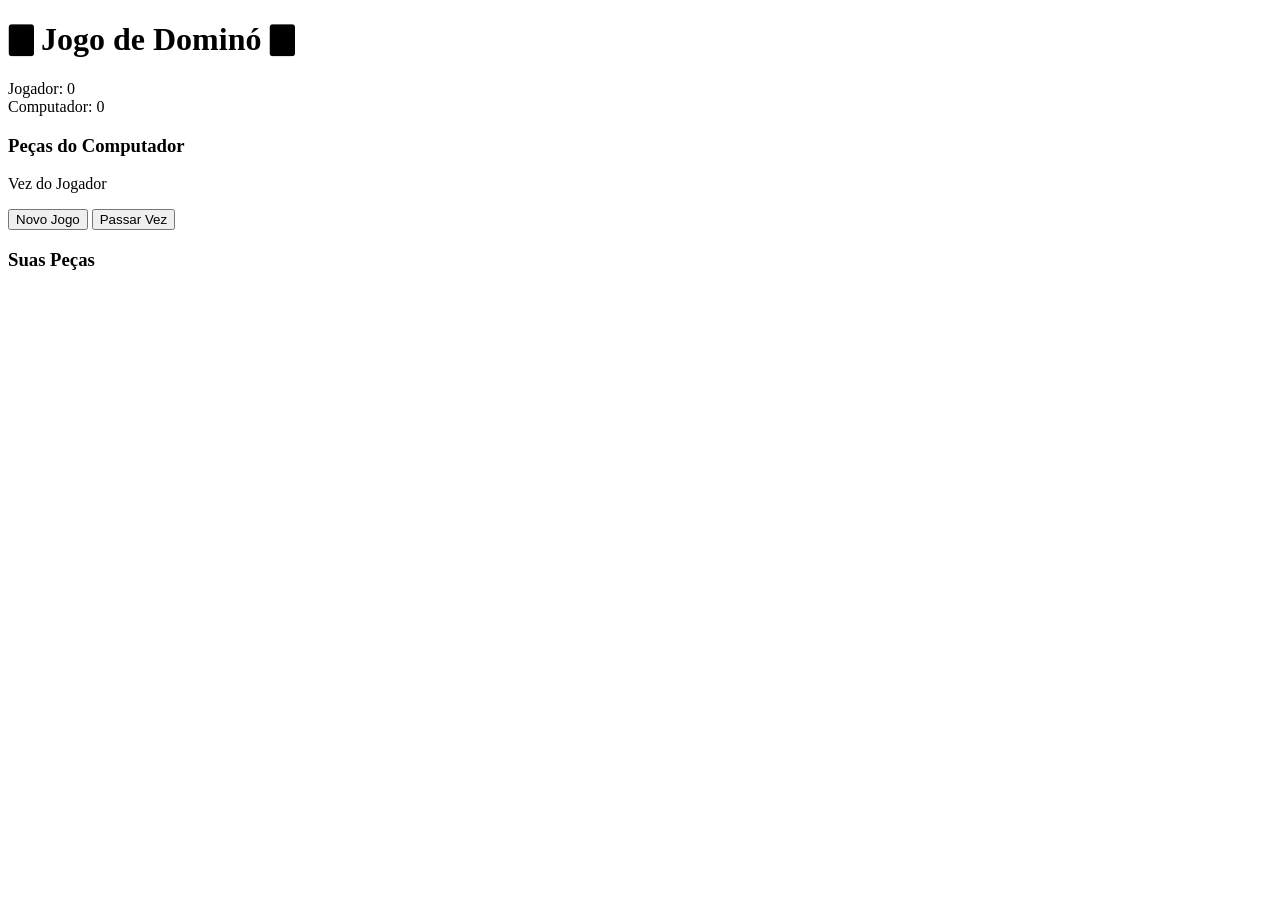
==== index.html @ 5ecd4ed2 "Create index.html" ====
<!DOCTYPE html>
<html lang="pt-br">
<head>
    <meta charset="UTF-8">
    <meta name="viewport" content="width=device-width, initial-scale=1.0, viewport-fit=cover">
    <meta name="theme-color" content="#2c3e50">
    <meta name="description" content="Jogo de Dominó clássico em JavaScript">
    <link rel="manifest" href="manifest.json">
    <link rel="apple-touch-icon" href="icons/icon-192.png">
    <title>Jogo de Dominó</title>
    <link rel="stylesheet" href="style.css">
</head>
<body>
    <div class="container">
        <header>
            <h1>🀫 Jogo de Dominó 🀫</h1>
            <div class="score">
                <div>Jogador: <span id="player-score">0</span></div>
                <div>Computador: <span id="computer-score">0</span></div>
            </div>
        </header>

        <div class="game-area">
            <div class="computer-pieces">
                <h3>Peças do Computador</h3>
                <div id="computer-hand" class="hand"></div>
            </div>

            <div class="table">
                <div id="table" class="domino-table"></div>
                <div class="game-info">
                    <p id="turn-indicator" class="turn">Vez do Jogador</p>
                    <div class="buttons">
                        <button id="reset-game" class="btn">Novo Jogo</button>
                        <button id="pass-turn" class="btn">Passar Vez</button>
                    </div>
                </div>
            </div>

            <div class="player-pieces">
                <h3>Suas Peças</h3>
                <div id="player-hand" class="hand"></div>
            </div>
        </div>
    </div>

    <script src="script.js"></script>
    <script>
        if ('serviceWorker' in navigator) {
            navigator.serviceWorker.register('sw.js')
                .then(reg => console.log('Service Worker registrado:', reg))
                .catch(err => console.error('Erro ao registrar SW:', err));
        }
    </script>
</body>
</html>
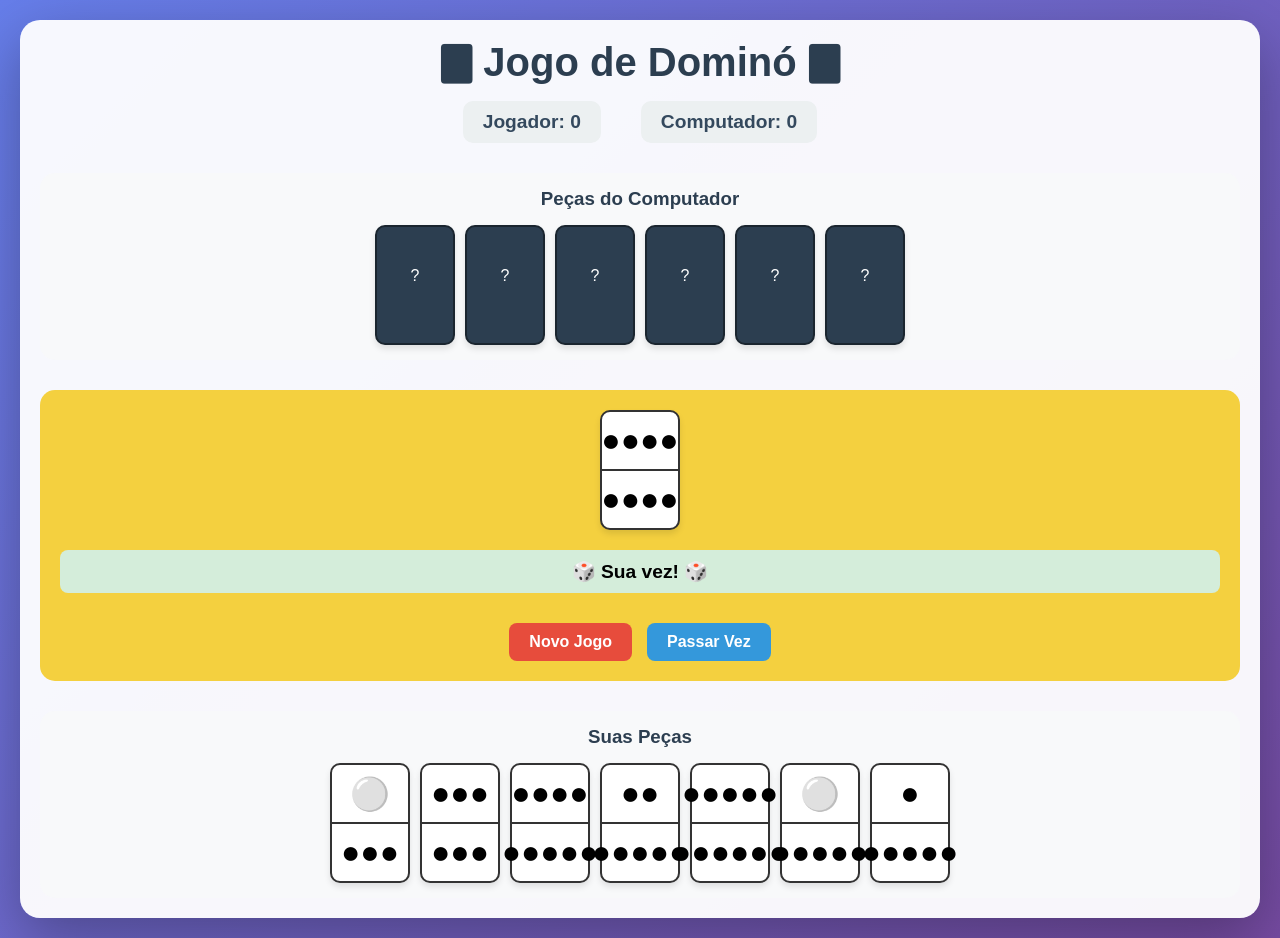
==== commit fec90b24: "Update index.html" ====
--- a/index.html
+++ b/index.html
@@ -6,7 +6,6 @@
     <meta name="theme-color" content="#2c3e50">
     <meta name="description" content="Jogo de Dominó clássico em JavaScript">
     <link rel="manifest" href="manifest.json">
-    <link rel="apple-touch-icon" href="icons/icon-192.png">
     <title>Jogo de Dominó</title>
     <link rel="stylesheet" href="style.css">
 </head>
@@ -47,9 +46,7 @@
     <script src="script.js"></script>
     <script>
         if ('serviceWorker' in navigator) {
-            navigator.serviceWorker.register('sw.js')
-                .then(reg => console.log('Service Worker registrado:', reg))
-                .catch(err => console.error('Erro ao registrar SW:', err));
+            navigator.serviceWorker.register('sw.js').catch(err => console.log('SW error:', err));
         }
     </script>
 </body>
--- a/style.css
+++ b/style.css
@@ -0,0 +1,202 @@
+* {
+    margin: 0;
+    padding: 0;
+    box-sizing: border-box;
+}
+
+body {
+    font-family: 'Segoe UI', Tahoma, Geneva, Verdana, sans-serif;
+    background: linear-gradient(135deg, #667eea 0%, #764ba2 100%);
+    min-height: 100vh;
+    padding: 20px;
+}
+
+.container {
+    max-width: 1400px;
+    margin: 0 auto;
+    background: rgba(255, 255, 255, 0.95);
+    border-radius: 20px;
+    padding: 20px;
+    box-shadow: 0 20px 60px rgba(0,0,0,0.3);
+}
+
+header {
+    text-align: center;
+    margin-bottom: 30px;
+}
+
+h1 {
+    color: #2c3e50;
+    font-size: 2.5em;
+    margin-bottom: 15px;
+}
+
+.score {
+    display: flex;
+    justify-content: center;
+    gap: 40px;
+    font-size: 1.2em;
+    font-weight: bold;
+    color: #34495e;
+}
+
+.score div {
+    background: #ecf0f1;
+    padding: 10px 20px;
+    border-radius: 10px;
+}
+
+.game-area {
+    display: flex;
+    flex-direction: column;
+    gap: 30px;
+}
+
+.computer-pieces, .player-pieces {
+    background: #f8f9fa;
+    border-radius: 15px;
+    padding: 15px;
+}
+
+h3 {
+    color: #2c3e50;
+    margin-bottom: 15px;
+    text-align: center;
+}
+
+.hand {
+    display: flex;
+    flex-wrap: wrap;
+    gap: 10px;
+    justify-content: center;
+    min-height: 100px;
+}
+
+.table {
+    text-align: center;
+    padding: 20px;
+    background: #f4d03f;
+    border-radius: 15px;
+    min-height: 200px;
+}
+
+.domino-table {
+    display: flex;
+    flex-wrap: wrap;
+    justify-content: center;
+    gap: 10px;
+    margin-bottom: 20px;
+}
+
+.domino {
+    width: 80px;
+    height: 120px;
+    background: white;
+    border: 2px solid #333;
+    border-radius: 10px;
+    display: flex;
+    flex-direction: column;
+    cursor: pointer;
+    transition: transform 0.2s;
+    box-shadow: 0 4px 6px rgba(0,0,0,0.1);
+}
+
+.domino:hover {
+    transform: translateY(-5px);
+    box-shadow: 0 6px 12px rgba(0,0,0,0.15);
+}
+
+.domino.selected {
+    border: 3px solid #f39c12;
+    box-shadow: 0 0 0 2px #f39c12;
+}
+
+.domino-side {
+    flex: 1;
+    display: flex;
+    justify-content: center;
+    align-items: center;
+    font-size: 2em;
+    font-weight: bold;
+}
+
+.domino-side:first-child {
+    border-bottom: 2px solid #333;
+}
+
+.domino-number {
+    display: flex;
+    flex-wrap: wrap;
+    gap: 5px;
+    justify-content: center;
+    align-items: center;
+}
+
+.dot {
+    width: 8px;
+    height: 8px;
+    background: #333;
+    border-radius: 50%;
+}
+
+.buttons {
+    display: flex;
+    gap: 15px;
+    justify-content: center;
+    margin-top: 15px;
+}
+
+.btn {
+    padding: 10px 20px;
+    font-size: 1em;
+    border: none;
+    border-radius: 8px;
+    cursor: pointer;
+    transition: all 0.3s;
+    font-weight: bold;
+}
+
+.btn:hover {
+    transform: translateY(-2px);
+    box-shadow: 0 4px 8px rgba(0,0,0,0.2);
+}
+
+#reset-game {
+    background: #e74c3c;
+    color: white;
+}
+
+#pass-turn {
+    background: #3498db;
+    color: white;
+}
+
+.turn {
+    text-align: center;
+    font-size: 1.2em;
+    font-weight: bold;
+    padding: 10px;
+    border-radius: 8px;
+    background: #ecf0f1;
+}
+
+.game-info {
+    display: flex;
+    flex-direction: column;
+    gap: 15px;
+}
+
+@media (max-width: 768px) {
+    .domino {
+        width: 60px;
+        height: 90px;
+    }
+    
+    h1 {
+        font-size: 1.5em;
+    }
+    
+    .container {
+        padding: 15px;
+    }
+}
